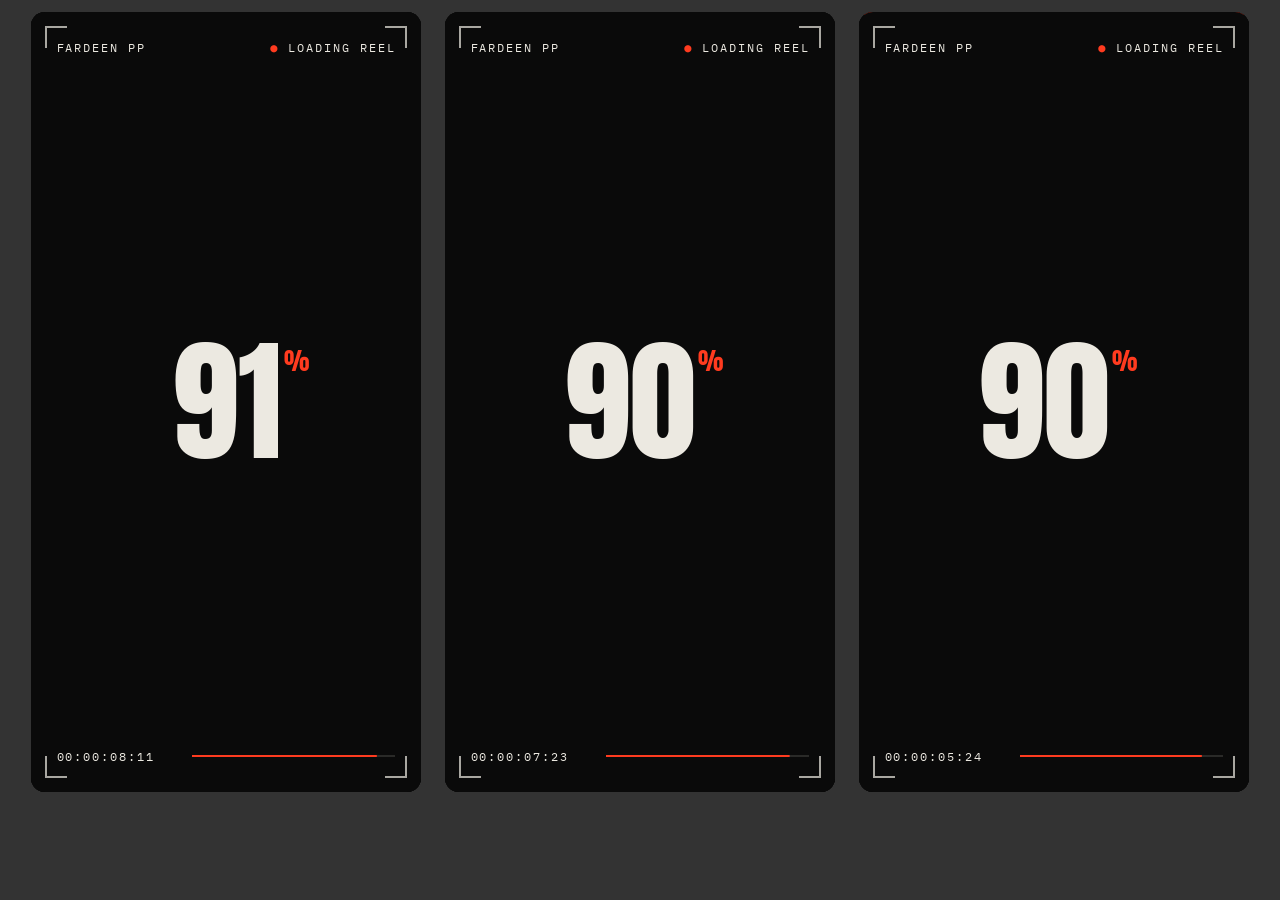
==== tools/mobile-preview.html @ 53437311 "Fardeen PP portfolio website Static portfolio: viewfinder-style hero, full-page Three.js background," ====
<!doctype html><meta charset="utf-8"><title>Phone preview</title>
<style>body{margin:0;background:#333;display:flex;gap:24px;padding:12px;justify-content:center}
iframe{width:390px;height:780px;border:0;background:#000;border-radius:14px}</style>
<iframe id="a" src="../index.html#work"></iframe>
<iframe id="b" src="../index.html#about"></iframe>
<iframe id="c" src="../index.html#contact"></iframe>
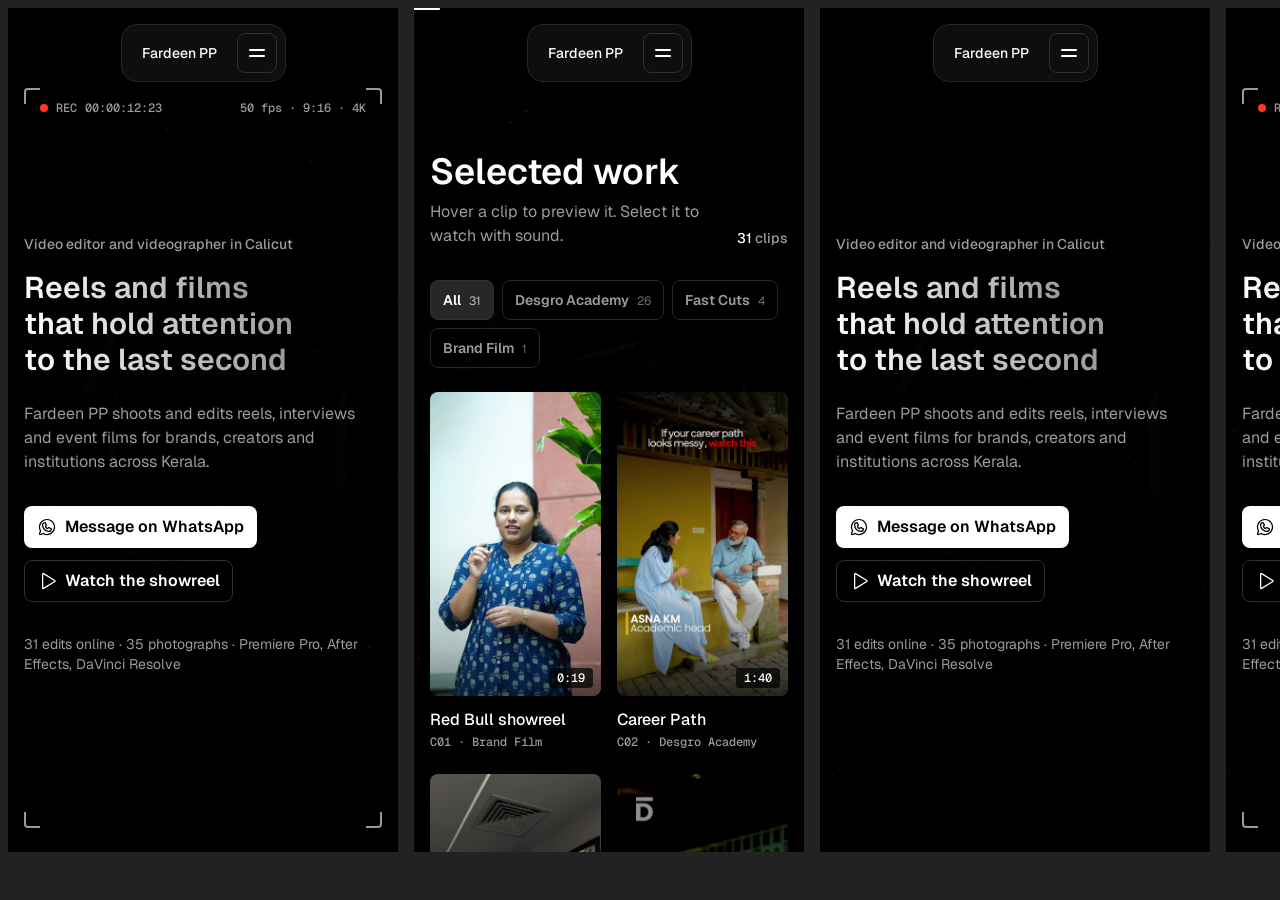
==== commit 433a789b: "Redesign: Geist type system, floating nav, tagline reveal, FAQ, legal pages Rebuilt the UI on the la" ====
--- a/tools/mobile-preview.html
+++ b/tools/mobile-preview.html
@@ -1,6 +1,6 @@
 <!doctype html><meta charset="utf-8"><title>Phone preview</title>
-<style>body{margin:0;background:#333;display:flex;gap:24px;padding:12px;justify-content:center}
-iframe{width:390px;height:780px;border:0;background:#000;border-radius:14px}</style>
-<iframe id="a" src="../index.html#work"></iframe>
-<iframe id="b" src="../index.html#about"></iframe>
-<iframe id="c" src="../index.html#contact"></iframe>
+<style>body{margin:0;background:#222;display:flex;gap:16px;padding:8px}iframe{width:390px;height:844px;border:0;background:#000;flex-shrink:0}</style>
+<iframe src="../index.html"></iframe>
+<iframe src="../index.html#work"></iframe>
+<iframe src="../index.html#benefits"></iframe>
+<iframe src="../index.html#about"></iframe>
